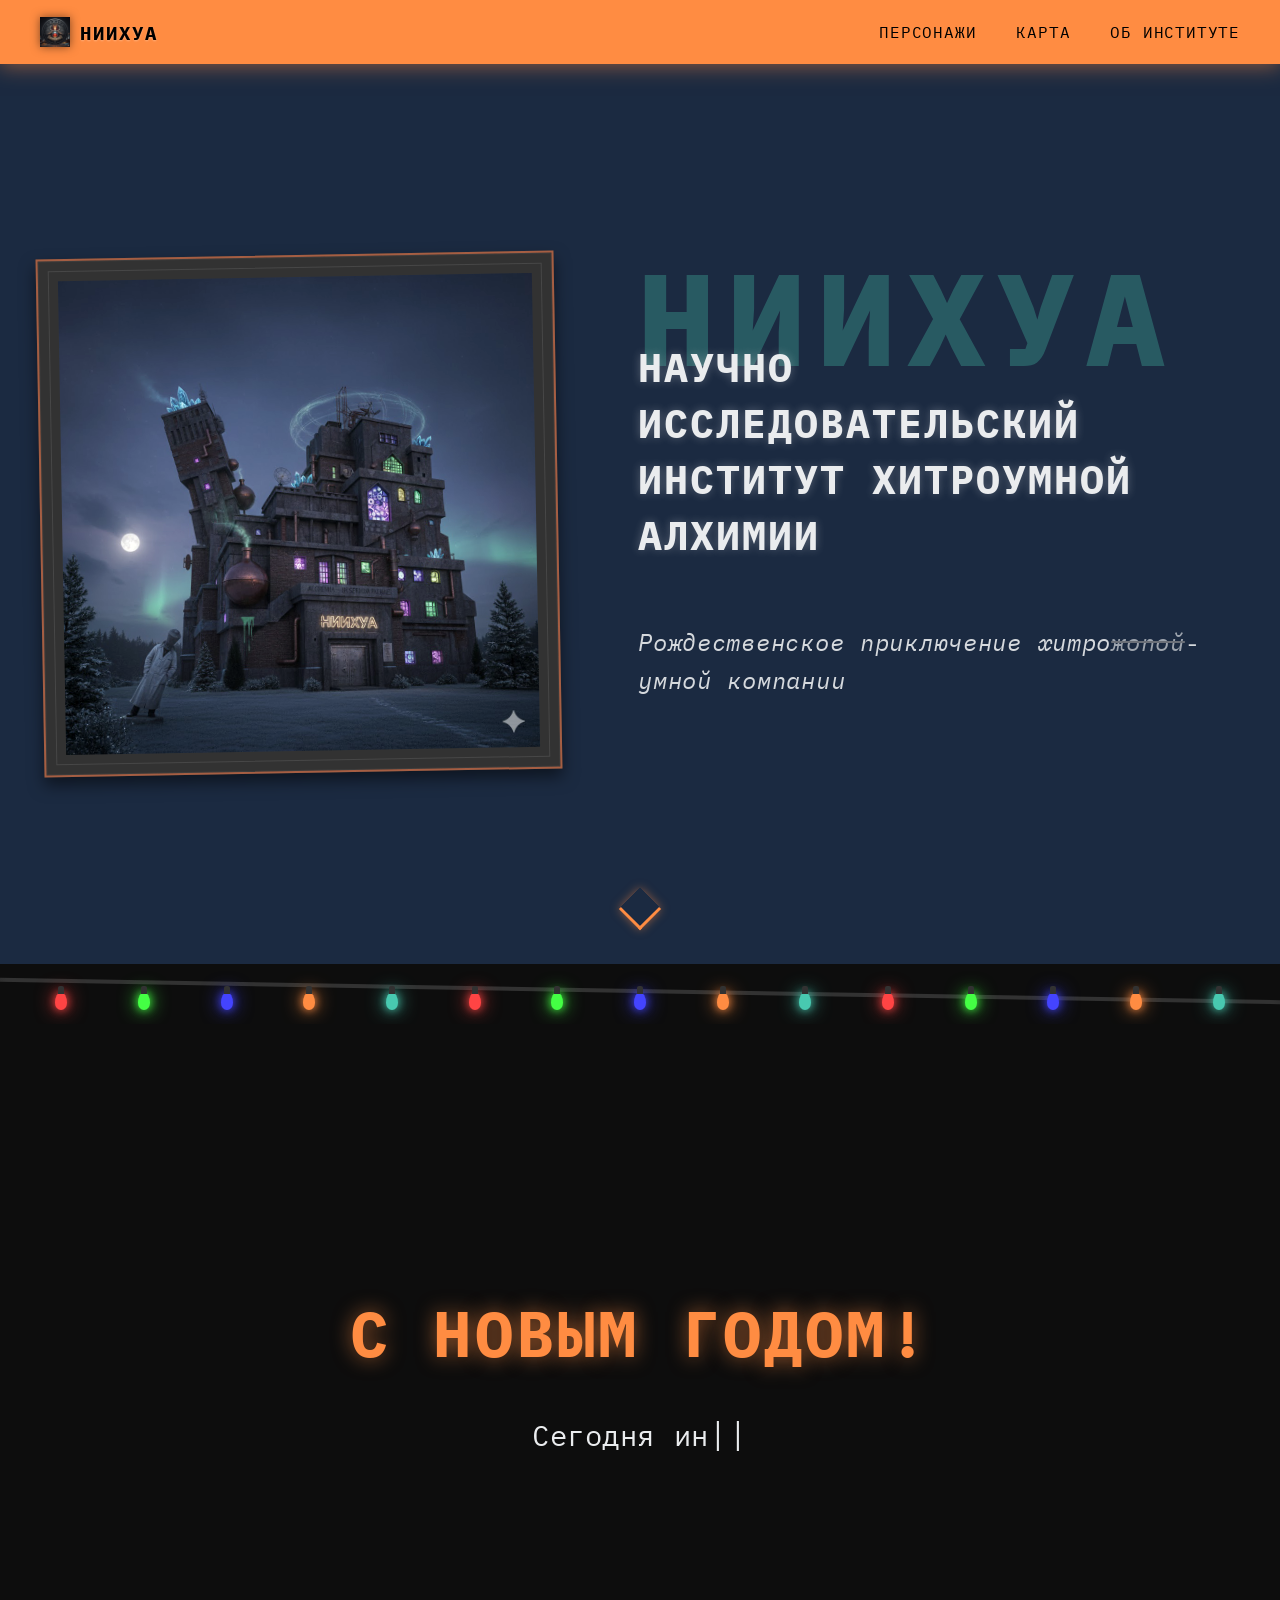
==== index.html @ 10ba3371 "Initial commit: НИИХУА website" ====
<!DOCTYPE html>
<html lang="ru">
<head>
    <meta charset="UTF-8">
    <meta name="viewport" content="width=device-width, initial-scale=1.0">
    <title>НИИХУА</title>
    <link rel="stylesheet" href="style.css">
    <link rel="preconnect" href="https://fonts.googleapis.com">
    <link rel="preconnect" href="https://fonts.gstatic.com" crossorigin>
    <link href="https://fonts.googleapis.com/css2?family=Space+Mono:wght@400;700&family=IBM+Plex+Mono:wght@400;700&display=swap" rel="stylesheet">
</head>
<body>
    <header class="main-menu">
        <div class="menu-container">
            <div class="logo-section">
                <img src="icon.jpg" alt="НИИХУА" class="logo-icon">
                <span class="logo-text">НИИХУА</span>
            </div>
            <nav class="menu-nav">
                <a href="#personages" class="menu-link">Персонажи</a>
                <a href="#map" class="menu-link">Карта</a>
                <a href="institute.html" class="menu-link">Об институте</a>
            </nav>
        </div>
    </header>
    <section class="screen screen-1">
        <div class="dossier-container">
            <div class="photo-container">
                <div class="photo-wrapper">
                    <img src="first.jpg" alt="НИИХУА" class="building-photo">
                </div>
            </div>
            <div class="text-container">
                <div class="title-wrapper">
                    <span class="title-back">НИИХУА</span>
                    <h1 class="title">Научно Исследовательский Институт Хитроумной Алхимии</h1>
                </div>
                <p class="subtitle">Рождественское приключение хитро<del>жопой</del>-умной компании</p>
            </div>
        </div>
        <div class="scroll-indicator" onclick="scrollToNext()">
            <div class="arrow-down"></div>
        </div>
    </section>
    
    <section class="screen screen-2" id="screen-2">
        <div class="garland">
            <div class="garland-wire"></div>
            <div class="lights">
                <span class="light light-1"></span>
                <span class="light light-2"></span>
                <span class="light light-3"></span>
                <span class="light light-4"></span>
                <span class="light light-5"></span>
                <span class="light light-1"></span>
                <span class="light light-2"></span>
                <span class="light light-3"></span>
                <span class="light light-4"></span>
                <span class="light light-5"></span>
                <span class="light light-1"></span>
                <span class="light light-2"></span>
                <span class="light light-3"></span>
                <span class="light light-4"></span>
                <span class="light light-5"></span>
            </div>
        </div>
        <div class="screen-2-content">
            <h2 class="screen-2-title">С Новым Годом!</h2>
            <p class="screen-2-text" id="text1" data-full-text="Сегодня институт работает в праздничном режиме <strong>катастрофы</strong>."></p>
            <p class="screen-2-text" id="text2" data-full-text="У вашей команды есть три часа, чтобы предотвратить неминуемое."></p>
        </div>
    </section>
    <script src="script.js"></script>
</body>
</html>
---- style.css ----
* {
    margin: 0;
    padding: 0;
    box-sizing: border-box;
}

/* Цветовая палитра НИИХУА */
:root {
    --neon-orange: #FF8C42;      /* Неон «НИИХУА» */
    --deep-midnight: #1B2A41;    /* Ночное небо */
    --dark-granite: #323232;      /* Стены здания */
    --aurora-teal: #48C9B0;       /* Северное сияние */
    --cold-white: #EAECEE;        /* Снег и памятник */
    --aged-copper: #A55E43;       /* Медные трубы */
}

body {
    font-family: 'Space Mono', 'IBM Plex Mono', 'Courier New', monospace;
    background-color: var(--deep-midnight);
    color: var(--cold-white);
    overflow-x: hidden;
}

/* Меню */
.main-menu {
    background-color: var(--neon-orange);
    box-shadow: 0 2px 20px rgba(255, 140, 66, 0.5);
    position: sticky;
    top: 0;
    z-index: 1000;
}

.menu-container {
    max-width: 1400px;
    margin: 0 auto;
    padding: 15px 40px;
    display: flex;
    justify-content: space-between;
    align-items: center;
}

.logo-section {
    display: flex;
    align-items: center;
    gap: 10px;
}

.logo-icon {
    width: 30px;
    height: 30px;
    object-fit: contain;
    filter: drop-shadow(0 0 5px rgba(0, 0, 0, 0.5));
}

.logo-text {
    font-family: 'Space Mono', 'IBM Plex Mono', 'Courier New', monospace;
    font-size: 1.2rem;
    font-weight: 700;
    letter-spacing: 0.1em;
    color: #000000;
    text-shadow: 0 1px 2px rgba(255, 255, 255, 0.3);
}

.menu-nav {
    display: flex;
    gap: 40px;
    align-items: center;
}

.menu-link {
    font-family: 'Space Mono', 'IBM Plex Mono', 'Courier New', monospace;
    font-size: 1rem;
    font-weight: 400;
    color: #000000;
    text-decoration: none;
    letter-spacing: 0.05em;
    text-transform: uppercase;
    transition: all 0.3s ease;
    position: relative;
    padding: 5px 0;
}

.menu-link::after {
    content: '';
    position: absolute;
    bottom: 0;
    left: 0;
    width: 0;
    height: 2px;
    background-color: #000000;
    transition: width 0.3s ease;
}

.menu-link:hover {
    text-shadow: 0 0 10px rgba(0, 0, 0, 0.3);
}

.menu-link:hover::after {
    width: 100%;
}

.screen {
    min-height: 100vh;
    display: flex;
    align-items: center;
    justify-content: center;
    padding: 60px 40px;
    background-color: var(--deep-midnight);
    position: relative;
}

.dossier-container {
    max-width: 1400px;
    width: 100%;
    display: grid;
    grid-template-columns: 1fr 1.2fr;
    gap: 60px;
    align-items: center;
}

/* Фотография слева */
.photo-container {
    display: flex;
    justify-content: center;
    align-items: center;
}

.photo-wrapper {
    position: relative;
    padding: 20px;
    background-color: var(--dark-granite);
    border: 2px solid var(--aged-copper);
    box-shadow: 
        0 8px 16px rgba(0, 0, 0, 0.5),
        inset 0 0 0 1px rgba(255, 255, 255, 0.05);
    transform: rotate(-1deg);
    transition: transform 0.3s ease;
}

.photo-wrapper::before {
    content: '';
    position: absolute;
    top: 10px;
    left: 10px;
    right: 10px;
    bottom: 10px;
    border: 1px solid rgba(255, 255, 255, 0.1);
    pointer-events: none;
}

.building-photo {
    width: 100%;
    height: auto;
    display: block;
    max-width: 500px;
    transition: transform 0.3s ease;
    filter: grayscale(20%) contrast(1.1);
}

.photo-wrapper:hover {
    transform: rotate(0deg) scale(1.02);
}

.photo-wrapper:hover .building-photo {
    transform: scale(1.05);
}

/* Текст справа */
.text-container {
    display: flex;
    flex-direction: column;
    gap: 30px;
    padding-left: 20px;
}

.title-wrapper {
    position: relative;
    margin-bottom: 30px;
}

.title-back {
    font-family: 'Space Mono', 'IBM Plex Mono', 'Courier New', monospace;
    font-size: clamp(4rem, 12vw, 8rem);
    font-weight: 900;
    letter-spacing: 0.1em;
    text-transform: uppercase;
    color: var(--aurora-teal);
    opacity: 0.3;
    position: absolute;
    top: -70px;
    left: 0;
    z-index: 1;
    line-height: 0.9;
    white-space: nowrap;
    -webkit-text-stroke: 2px var(--aurora-teal);
    text-stroke: 2px var(--aurora-teal);
    paint-order: stroke fill;
    -webkit-font-smoothing: antialiased;
    filter: blur(0.5px);
}

.title {
    font-family: 'Space Mono', 'IBM Plex Mono', 'Courier New', monospace;
    font-size: clamp(1.5rem, 4vw, 2.5rem);
    font-weight: 700;
    line-height: 1.4;
    letter-spacing: 0.05em;
    text-transform: uppercase;
    color: var(--cold-white);
    text-shadow: 0 0 10px rgba(234, 236, 238, 0.3);
    position: relative;
    z-index: 2;
    margin-top: 0;
    padding-top: 10px;
}

.subtitle {
    font-family: 'Space Mono', 'IBM Plex Mono', 'Courier New', monospace;
    font-size: clamp(1rem, 2.5vw, 1.5rem);
    font-weight: 400;
    line-height: 1.6;
    letter-spacing: 0.03em;
    color: var(--cold-white);
    opacity: 0.9;
    font-style: italic;
}

.subtitle del {
    text-decoration: line-through;
    text-decoration-color: #999999;
    opacity: 0.7;
}

/* Стрелочка вниз */
.scroll-indicator {
    position: absolute;
    bottom: 40px;
    left: 50%;
    transform: translateX(-50%);
    z-index: 10;
    cursor: pointer;
    transition: transform 0.3s ease;
}

.scroll-indicator:hover {
    transform: translateX(-50%) translateY(5px);
}

.arrow-down {
    width: 30px;
    height: 30px;
    border-right: 3px solid var(--neon-orange);
    border-bottom: 3px solid var(--neon-orange);
    transform: rotate(45deg);
    animation: bounce 2s infinite;
    box-shadow: 0 0 10px rgba(255, 140, 66, 0.5);
}

@keyframes bounce {
    0%, 20%, 50%, 80%, 100% {
        transform: translateY(0) rotate(45deg);
    }
    40% {
        transform: translateY(-10px) rotate(45deg);
    }
    60% {
        transform: translateY(-5px) rotate(45deg);
    }
}

/* Второй экран */
.screen-2 {
    background-color: #0d0d0d;
    min-height: 100vh;
    display: flex;
    align-items: center;
    justify-content: center;
    padding: 60px 40px;
}

.screen-2-content {
    max-width: 900px;
    text-align: center;
    display: flex;
    flex-direction: column;
    gap: 30px;
}

.screen-2-title {
    font-family: 'Space Mono', 'IBM Plex Mono', 'Courier New', monospace;
    font-size: clamp(2.5rem, 6vw, 4rem);
    font-weight: 700;
    letter-spacing: 0.05em;
    text-transform: uppercase;
    color: var(--neon-orange);
    text-shadow: 0 0 20px rgba(255, 140, 66, 0.6);
}

.screen-2-text {
    font-family: 'Space Mono', 'IBM Plex Mono', 'Courier New', monospace;
    font-size: clamp(1.2rem, 3vw, 1.8rem);
    font-weight: 400;
    line-height: 1.8;
    letter-spacing: 0.02em;
    color: var(--cold-white);
    opacity: 0;
}

.screen-2-text.typewriter {
    opacity: 1;
}

.screen-2-text strong {
    font-weight: 700;
    color: var(--neon-orange);
}

.screen-2-text::after {
    content: '|';
    animation: blink 1s infinite;
    margin-left: 2px;
}

.screen-2-text.complete::after {
    display: none;
}

@keyframes blink {
    0%, 50% { opacity: 1; }
    51%, 100% { opacity: 0; }
}

/* Новогодняя гирлянда */
.garland {
    position: absolute;
    top: 0;
    left: 0;
    right: 0;
    width: 100%;
    height: 60px;
    overflow: hidden;
}

.garland-wire {
    position: absolute;
    top: 25px;
    left: -5%;
    width: 110%;
    height: 4px;
    background: linear-gradient(90deg, 
        transparent 0%, 
        var(--dark-granite) 5%, 
        var(--dark-granite) 95%, 
        transparent 100%);
    border-radius: 2px;
    transform: rotate(1deg);
}

.lights {
    position: absolute;
    top: 20px;
    left: 0;
    width: 100%;
    display: flex;
    justify-content: space-around;
    padding: 0 20px;
}

.light {
    width: 12px;
    height: 18px;
    border-radius: 50% 50% 50% 50% / 60% 60% 40% 40%;
    position: relative;
    transform: translateY(8px);
    box-shadow: 0 0 10px currentColor, 0 0 20px currentColor;
}

.light::before {
    content: '';
    position: absolute;
    top: -6px;
    left: 50%;
    transform: translateX(-50%);
    width: 6px;
    height: 8px;
    background: var(--dark-granite);
    border-radius: 2px 2px 0 0;
}

.light-1 {
    background: #ff4444;
    color: #ff4444;
    animation: glow1 1.5s ease-in-out infinite;
}

.light-2 {
    background: #44ff44;
    color: #44ff44;
    animation: glow2 1.5s ease-in-out infinite 0.3s;
}

.light-3 {
    background: #4444ff;
    color: #4444ff;
    animation: glow3 1.5s ease-in-out infinite 0.6s;
}

.light-4 {
    background: var(--neon-orange);
    color: var(--neon-orange);
    animation: glow4 1.5s ease-in-out infinite 0.9s;
}

.light-5 {
    background: var(--aurora-teal);
    color: var(--aurora-teal);
    animation: glow5 1.5s ease-in-out infinite 1.2s;
}

@keyframes glow1 {
    0%, 100% { opacity: 0.4; box-shadow: 0 0 5px currentColor; }
    50% { opacity: 1; box-shadow: 0 0 15px currentColor, 0 0 30px currentColor; }
}

@keyframes glow2 {
    0%, 100% { opacity: 0.4; box-shadow: 0 0 5px currentColor; }
    50% { opacity: 1; box-shadow: 0 0 15px currentColor, 0 0 30px currentColor; }
}

@keyframes glow3 {
    0%, 100% { opacity: 0.4; box-shadow: 0 0 5px currentColor; }
    50% { opacity: 1; box-shadow: 0 0 15px currentColor, 0 0 30px currentColor; }
}

@keyframes glow4 {
    0%, 100% { opacity: 0.4; box-shadow: 0 0 5px currentColor; }
    50% { opacity: 1; box-shadow: 0 0 15px currentColor, 0 0 30px currentColor; }
}

@keyframes glow5 {
    0%, 100% { opacity: 0.4; box-shadow: 0 0 5px currentColor; }
    50% { opacity: 1; box-shadow: 0 0 15px currentColor, 0 0 30px currentColor; }
}

/* Адаптивность для планшетов */
@media (max-width: 1024px) {
    .menu-container {
        padding: 15px 30px;
    }
    
    .menu-nav {
        gap: 30px;
    }
    
    .dossier-container {
        grid-template-columns: 1fr;
        gap: 40px;
        max-width: 800px;
    }
    
    .photo-container {
        order: 1;
    }
    
    .text-container {
        order: 2;
        padding-left: 0;
        text-align: center;
    }
    
    .building-photo {
        max-width: 100%;
    }
}

/* Адаптивность для мобильных */
@media (max-width: 768px) {
    .menu-container {
        padding: 12px 20px;
        flex-wrap: wrap;
        gap: 15px;
    }
    
    .logo-text {
        font-size: 1rem;
    }
    
    .logo-icon {
        width: 25px;
        height: 25px;
    }
    
    .menu-nav {
        gap: 20px;
        width: 100%;
        justify-content: flex-start;
    }
    
    .menu-link {
        font-size: 0.9rem;
    }
    
    .screen {
        padding: 40px 20px;
    }
    
    .dossier-container {
        gap: 30px;
    }
    
    .photo-wrapper {
        padding: 15px;
    }
    
    .text-container {
        gap: 20px;
    }
    
    .title-wrapper {
        margin-bottom: 20px;
    }
    
    .title-back {
        font-size: clamp(3rem, 10vw, 6rem);
        top: -50px;
        -webkit-text-stroke: 1.5px var(--aurora-teal);
        text-stroke: 1.5px var(--aurora-teal);
    }
    
    .title {
        line-height: 1.3;
        padding-top: 8px;
    }
    
    .scroll-indicator {
        bottom: 30px;
    }
    
    .arrow-down {
        width: 25px;
        height: 25px;
    }
    
    .screen-2 {
        padding: 40px 20px;
    }
    
    .screen-2-content {
        gap: 25px;
    }
    
    .garland {
        height: 50px;
    }
    
    .garland-wire {
        top: 20px;
    }
    
    .lights {
        top: 15px;
    }
    
    .light {
        width: 10px;
        height: 15px;
    }
}

@media (max-width: 480px) {
    .menu-container {
        padding: 10px 15px;
    }
    
    .logo-text {
        font-size: 0.9rem;
    }
    
    .menu-nav {
        gap: 15px;
    }
    
    .menu-link {
        font-size: 0.85rem;
    }
    
    .screen {
        padding: 30px 15px;
    }
    
    .photo-wrapper {
        padding: 10px;
    }
    
    .scroll-indicator {
        bottom: 20px;
    }
    
    .arrow-down {
        width: 20px;
        height: 20px;
        border-width: 2px;
    }
    
    .screen-2 {
        padding: 30px 15px;
    }
    
    .screen-2-content {
        gap: 20px;
    }
    
    .garland {
        height: 40px;
    }
    
    .garland-wire {
        top: 15px;
        height: 3px;
    }
    
    .lights {
        top: 10px;
        padding: 0 10px;
    }
    
    .light {
        width: 8px;
        height: 12px;
    }
    
    .light::before {
        width: 4px;
        height: 6px;
        top: -5px;
    }
}
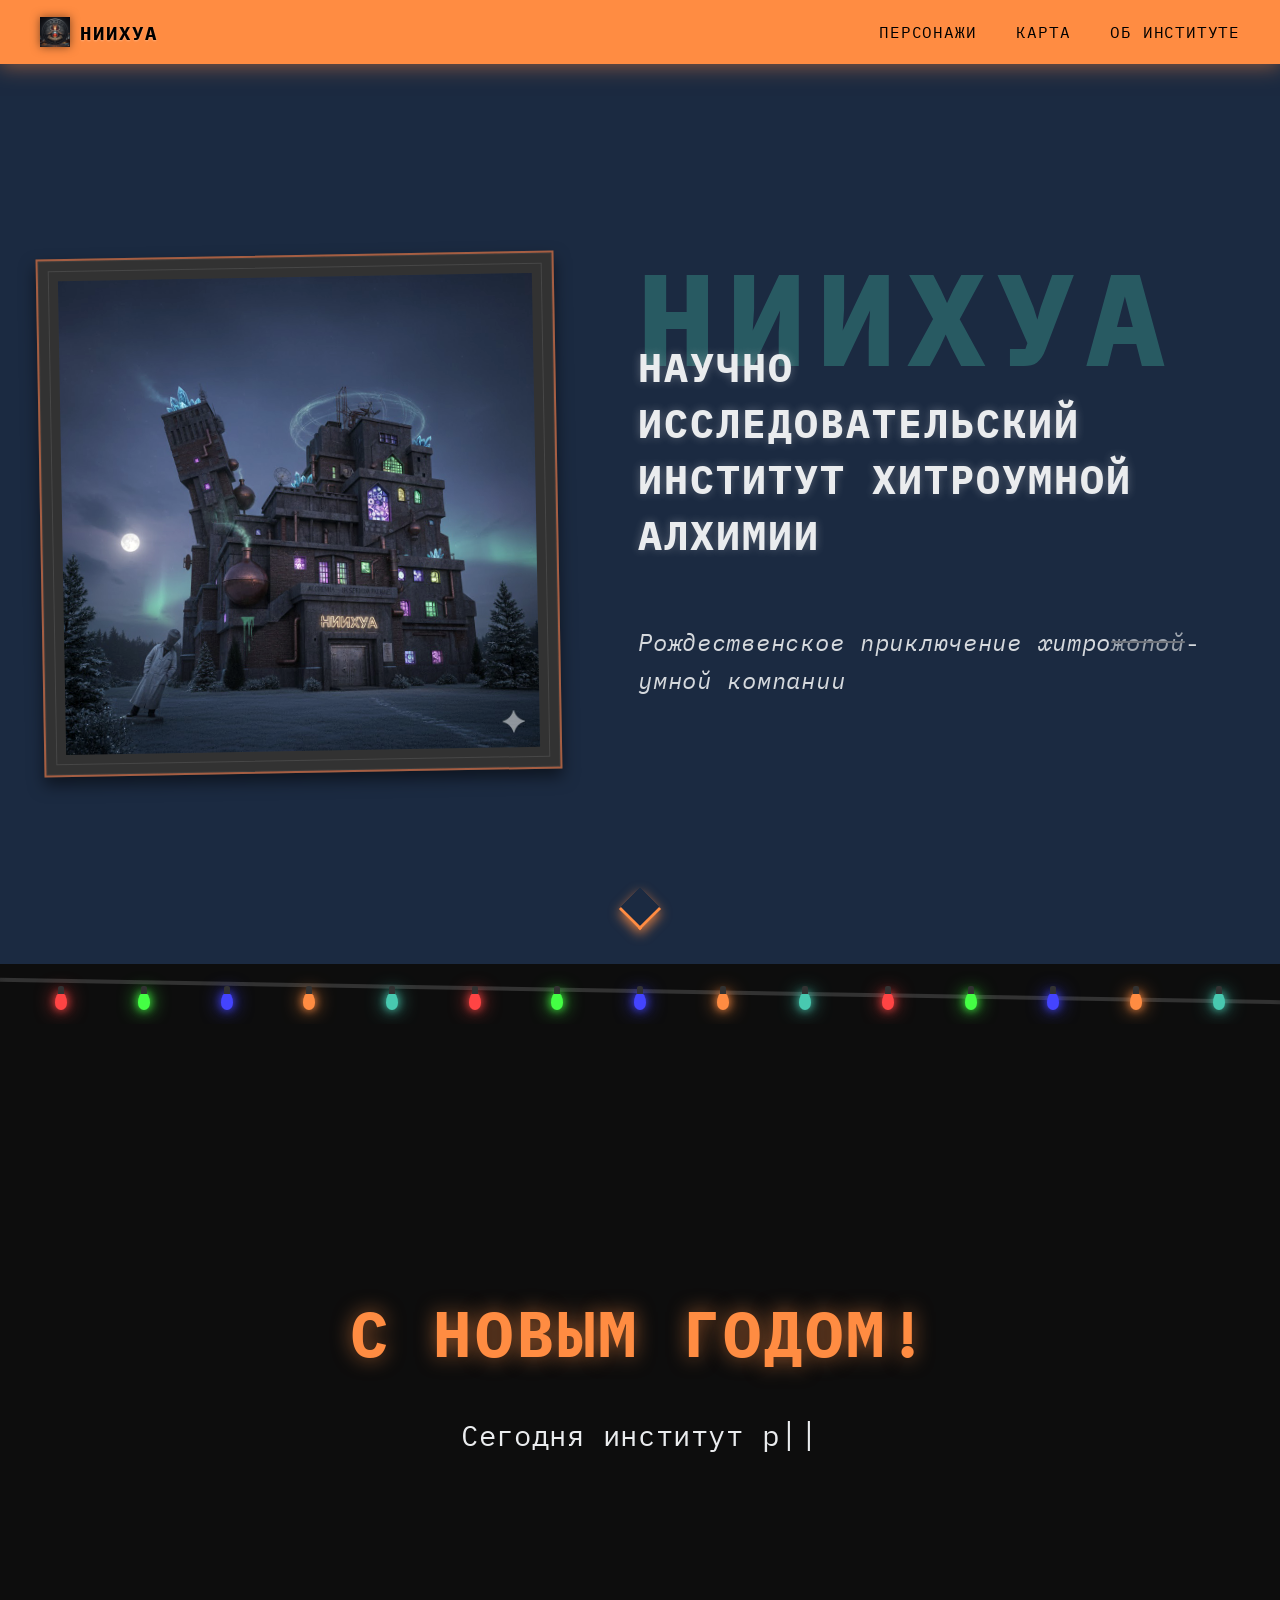
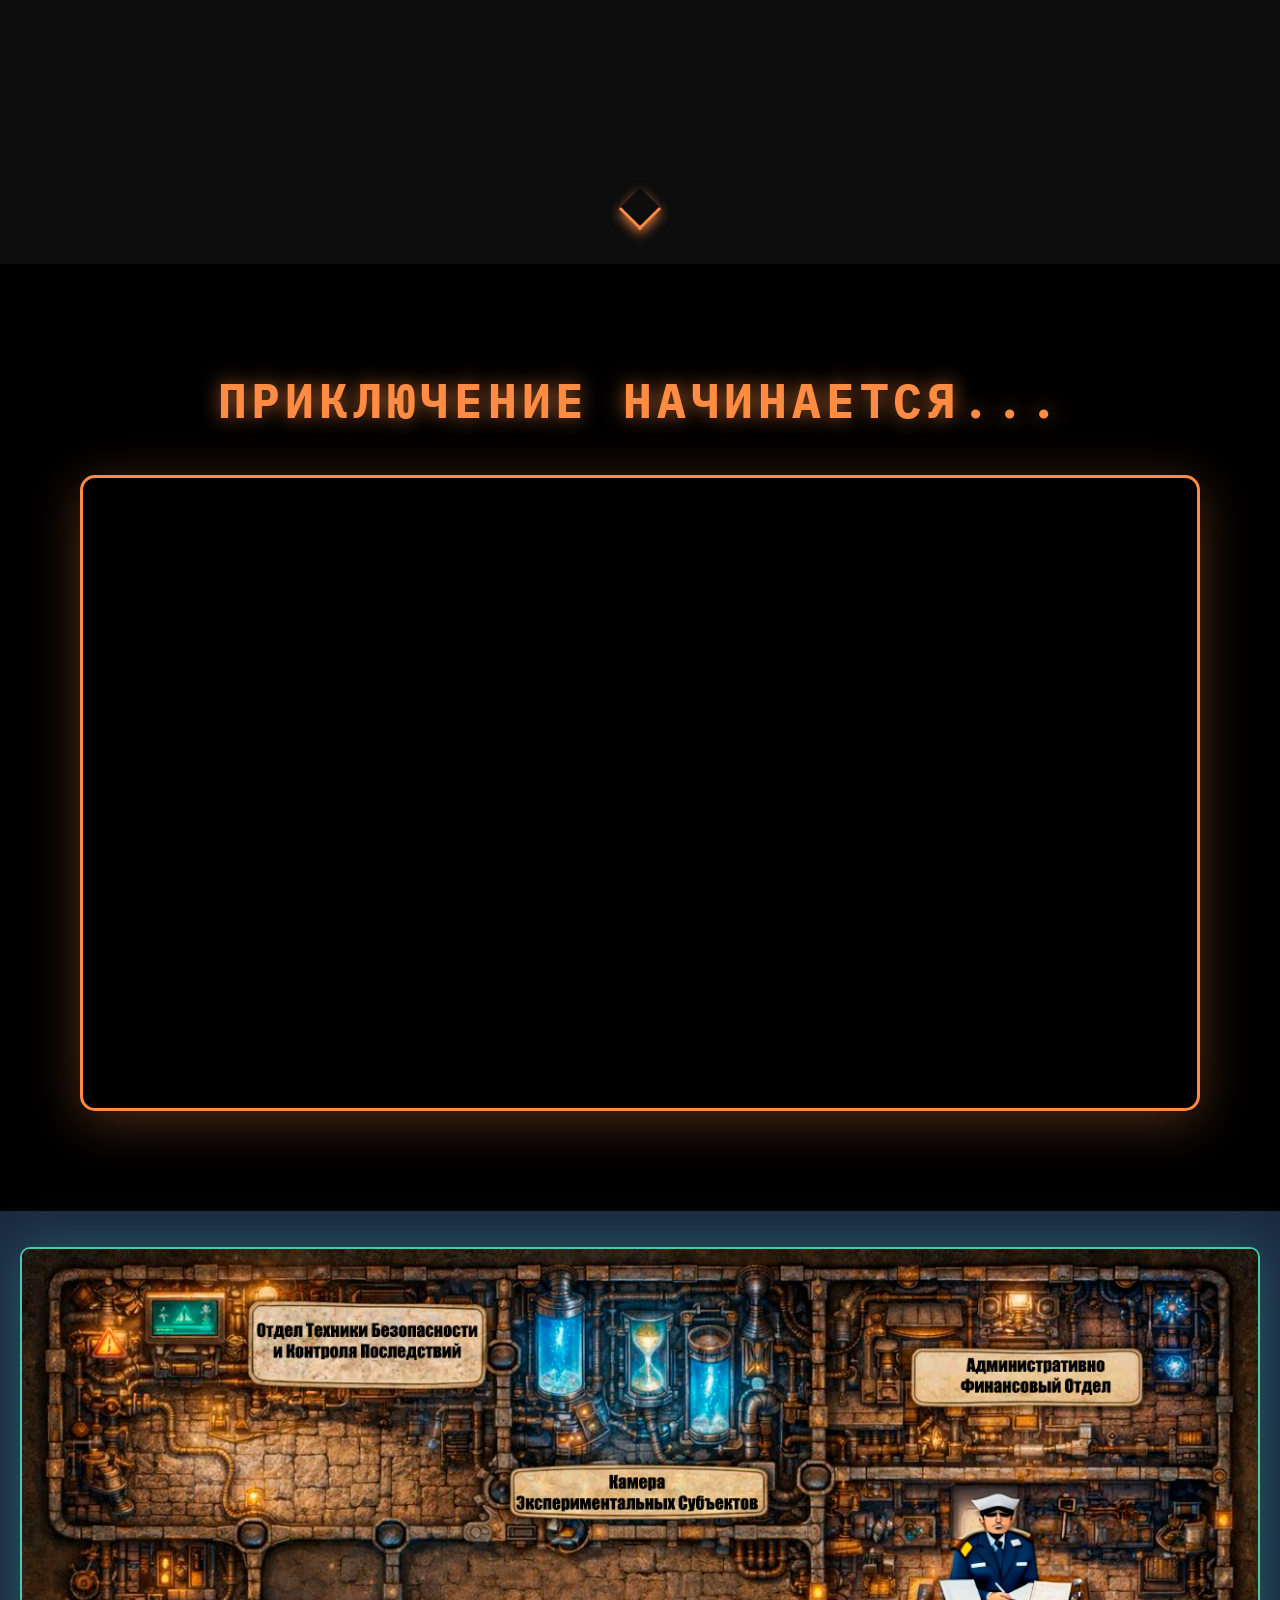
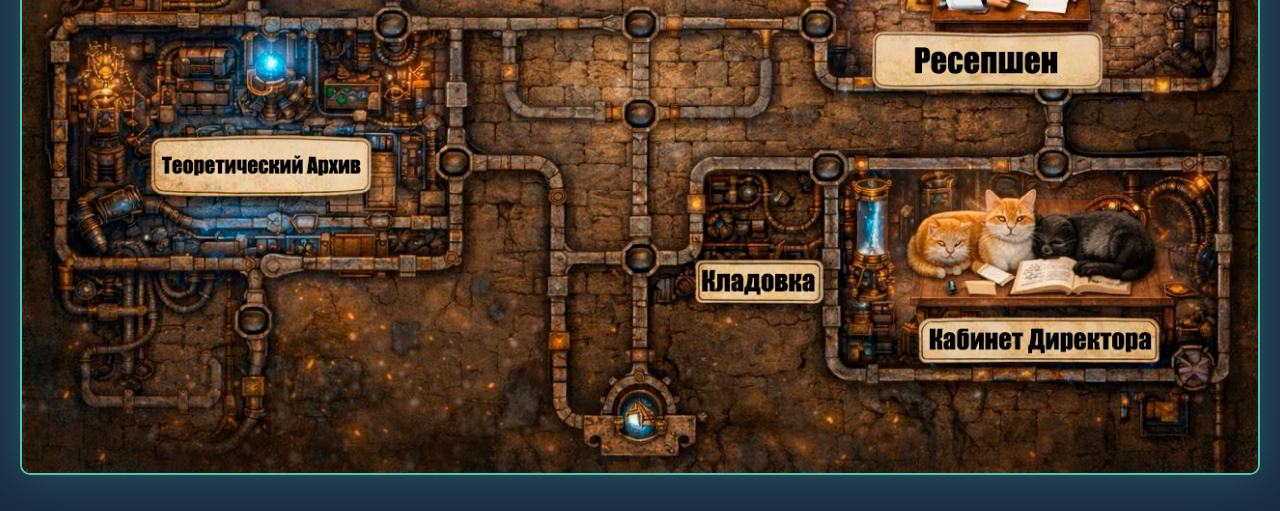
==== commit 6bb5e168: "Add video and map sections, fix race images display, improve arrow shadows" ====
--- a/index.html
+++ b/index.html
@@ -4,7 +4,7 @@
     <meta charset="UTF-8">
     <meta name="viewport" content="width=device-width, initial-scale=1.0">
     <title>НИИХУА</title>
-    <link rel="stylesheet" href="style.css">
+    <link rel="stylesheet" href="style.css?v=5">
     <link rel="preconnect" href="https://fonts.googleapis.com">
     <link rel="preconnect" href="https://fonts.gstatic.com" crossorigin>
     <link href="https://fonts.googleapis.com/css2?family=Space+Mono:wght@400;700&family=IBM+Plex+Mono:wght@400;700&display=swap" rel="stylesheet">
@@ -17,8 +17,8 @@
                 <span class="logo-text">НИИХУА</span>
             </div>
             <nav class="menu-nav">
-                <a href="#personages" class="menu-link">Персонажи</a>
-                <a href="#map" class="menu-link">Карта</a>
+                <a href="characters.html" class="menu-link">Персонажи</a>
+                <a href="index.html#map" class="menu-link">Карта</a>
                 <a href="institute.html" class="menu-link">Об институте</a>
             </nav>
         </div>
@@ -69,7 +69,33 @@
             <p class="screen-2-text" id="text1" data-full-text="Сегодня институт работает в праздничном режиме <strong>катастрофы</strong>."></p>
             <p class="screen-2-text" id="text2" data-full-text="У вашей команды есть три часа, чтобы предотвратить неминуемое."></p>
         </div>
+        <div class="scroll-indicator" onclick="scrollToVideo()">
+            <div class="arrow-down"></div>
+        </div>
     </section>
-    <script src="script.js"></script>
+
+    <!-- Screen 3: Video -->
+    <section class="screen screen-3" id="screen-3">
+        <div class="video-container">
+            <h2 class="video-title">Приключение начинается...</h2>
+            <div class="video-wrapper">
+                <iframe id="youtube-player" width="100%" height="100%" 
+                    src="https://www.youtube.com/embed/jGy5ZJ8cSUE?enablejsapi=1" 
+                    title="YouTube video player" 
+                    frameborder="0" 
+                    allow="accelerometer; autoplay; clipboard-write; encrypted-media; gyroscope; picture-in-picture; web-share" 
+                    allowfullscreen>
+                </iframe>
+            </div>
+        </div>
+    </section>
+
+    <!-- Screen 4: Map -->
+    <section class="screen screen-4" id="map">
+        <div class="map-container">
+            <img src="map.jpg" alt="Карта НИИХУА" class="map-image">
+        </div>
+    </section>
+    <script src="script.js?v=2"></script>
 </body>
 </html>
--- a/style.css
+++ b/style.css
@@ -253,7 +253,7 @@
     border-bottom: 3px solid var(--neon-orange);
     transform: rotate(45deg);
     animation: bounce 2s infinite;
-    box-shadow: 0 0 10px rgba(255, 140, 66, 0.5);
+    box-shadow: 3px 3px 12px rgba(255, 140, 66, 0.8);
 }
 
 @keyframes bounce {
@@ -442,6 +442,98 @@
     50% { opacity: 1; box-shadow: 0 0 15px currentColor, 0 0 30px currentColor; }
 }
 
+/* Screen 3: Video */
+.screen-3 {
+    background-color: #000000;
+    position: relative;
+    display: flex;
+    align-items: center;
+    justify-content: center;
+}
+
+.video-container {
+    width: 100%;
+    max-width: 1200px;
+    padding: 40px;
+    text-align: center;
+}
+
+.video-title {
+    font-family: 'Space Mono', 'IBM Plex Mono', 'Courier New', monospace;
+    font-size: clamp(2rem, 5vw, 3rem);
+    font-weight: 700;
+    color: var(--neon-orange);
+    text-transform: uppercase;
+    letter-spacing: 0.1em;
+    margin-bottom: 40px;
+    text-shadow: 0 0 20px rgba(255, 140, 66, 0.7);
+}
+
+.video-wrapper {
+    position: relative;
+    width: 100%;
+    padding-bottom: 56.25%; /* 16:9 aspect ratio */
+    height: 0;
+    overflow: hidden;
+    border-radius: 15px;
+    box-shadow: 0 10px 50px rgba(255, 140, 66, 0.3);
+    border: 3px solid var(--neon-orange);
+}
+
+.video-wrapper iframe {
+    position: absolute;
+    top: 0;
+    left: 0;
+    width: 100%;
+    height: 100%;
+    border-radius: 12px;
+}
+
+/* Screen 4: Map */
+.screen-4 {
+    background-color: var(--deep-midnight);
+    padding: 0;
+    min-height: 100vh;
+    display: flex;
+    align-items: center;
+    justify-content: center;
+}
+
+.map-container {
+    width: 100%;
+    height: 100vh;
+    display: flex;
+    align-items: center;
+    justify-content: center;
+    padding: 20px;
+    box-sizing: border-box;
+}
+
+.map-image {
+    max-width: 100%;
+    max-height: 100%;
+    width: auto;
+    height: auto;
+    object-fit: contain;
+    border-radius: 10px;
+    box-shadow: 0 0 50px rgba(72, 201, 176, 0.3);
+    border: 2px solid var(--aurora-teal);
+}
+
+@media (max-width: 768px) {
+    .video-container {
+        padding: 30px 20px;
+    }
+
+    .video-title {
+        margin-bottom: 30px;
+    }
+
+    .map-container {
+        padding: 10px;
+    }
+}
+
 /* Адаптивность для планшетов */
 @media (max-width: 1024px) {
     .menu-container {
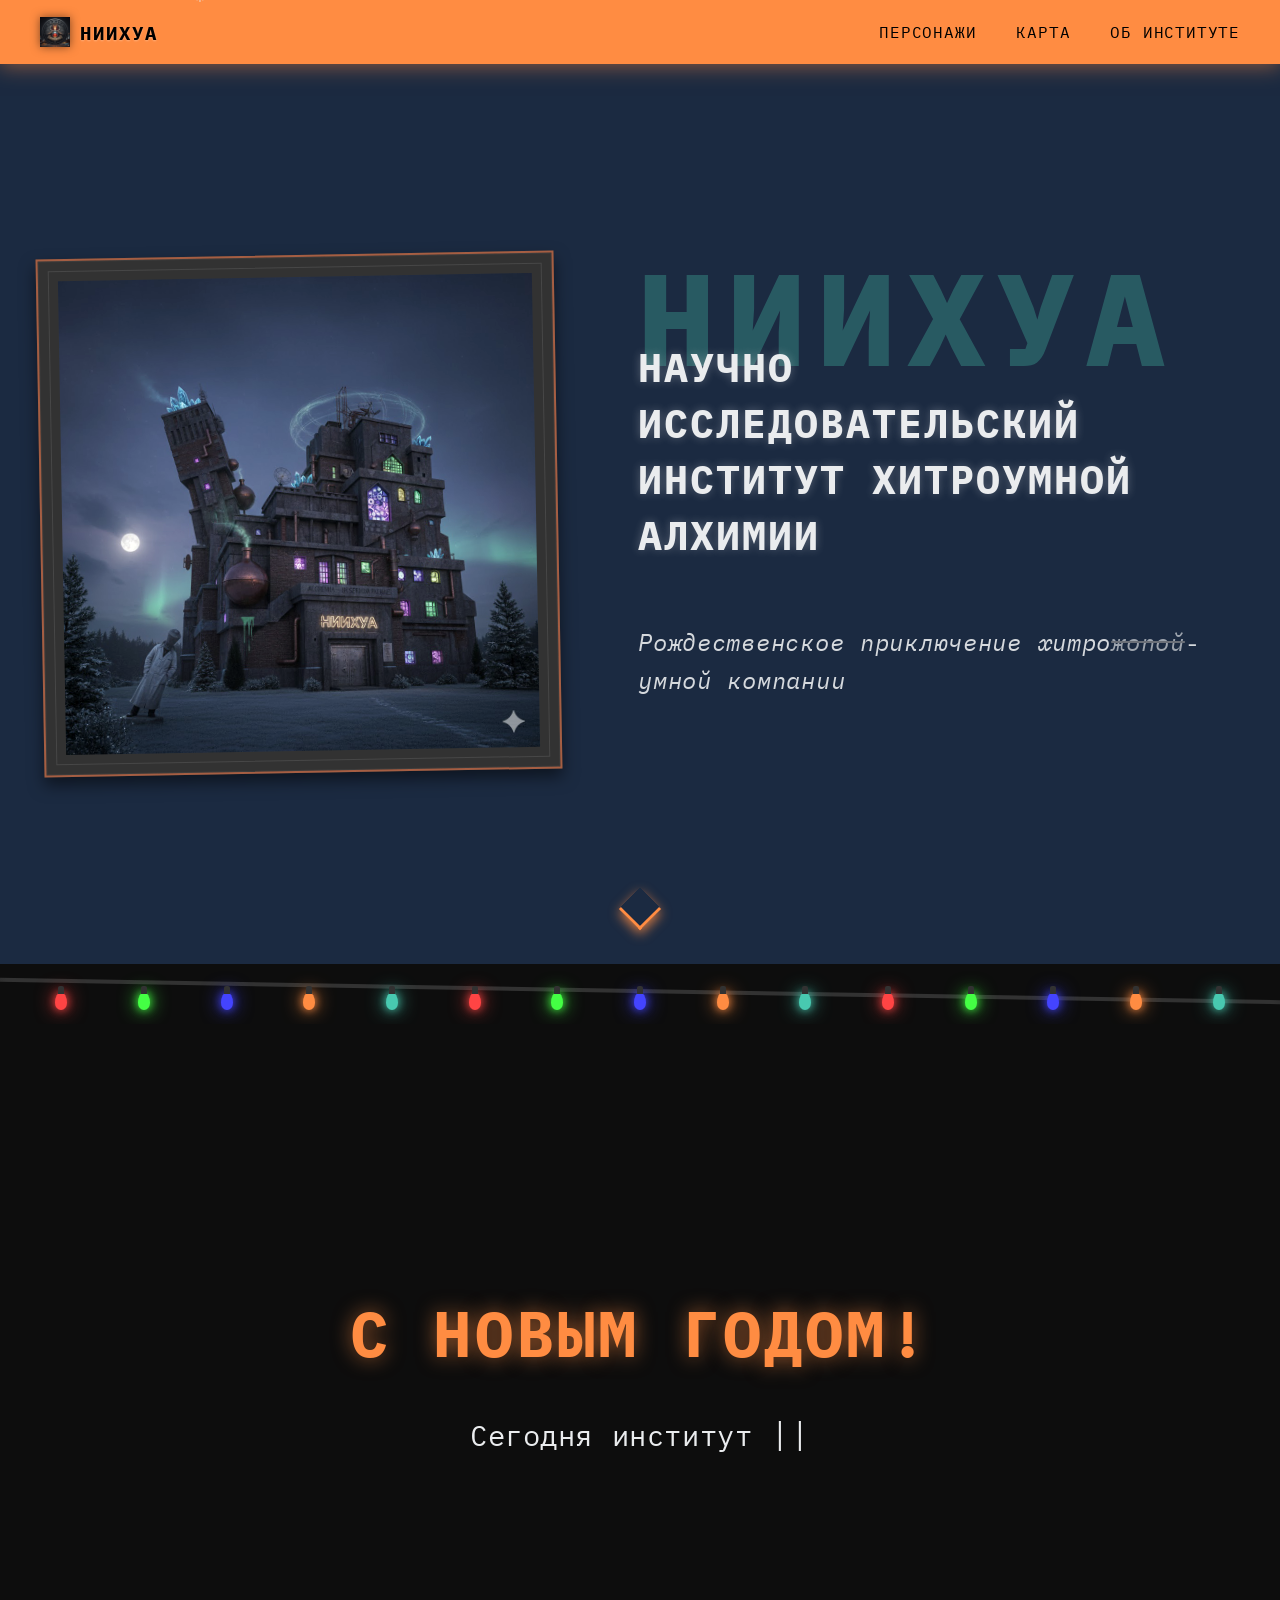
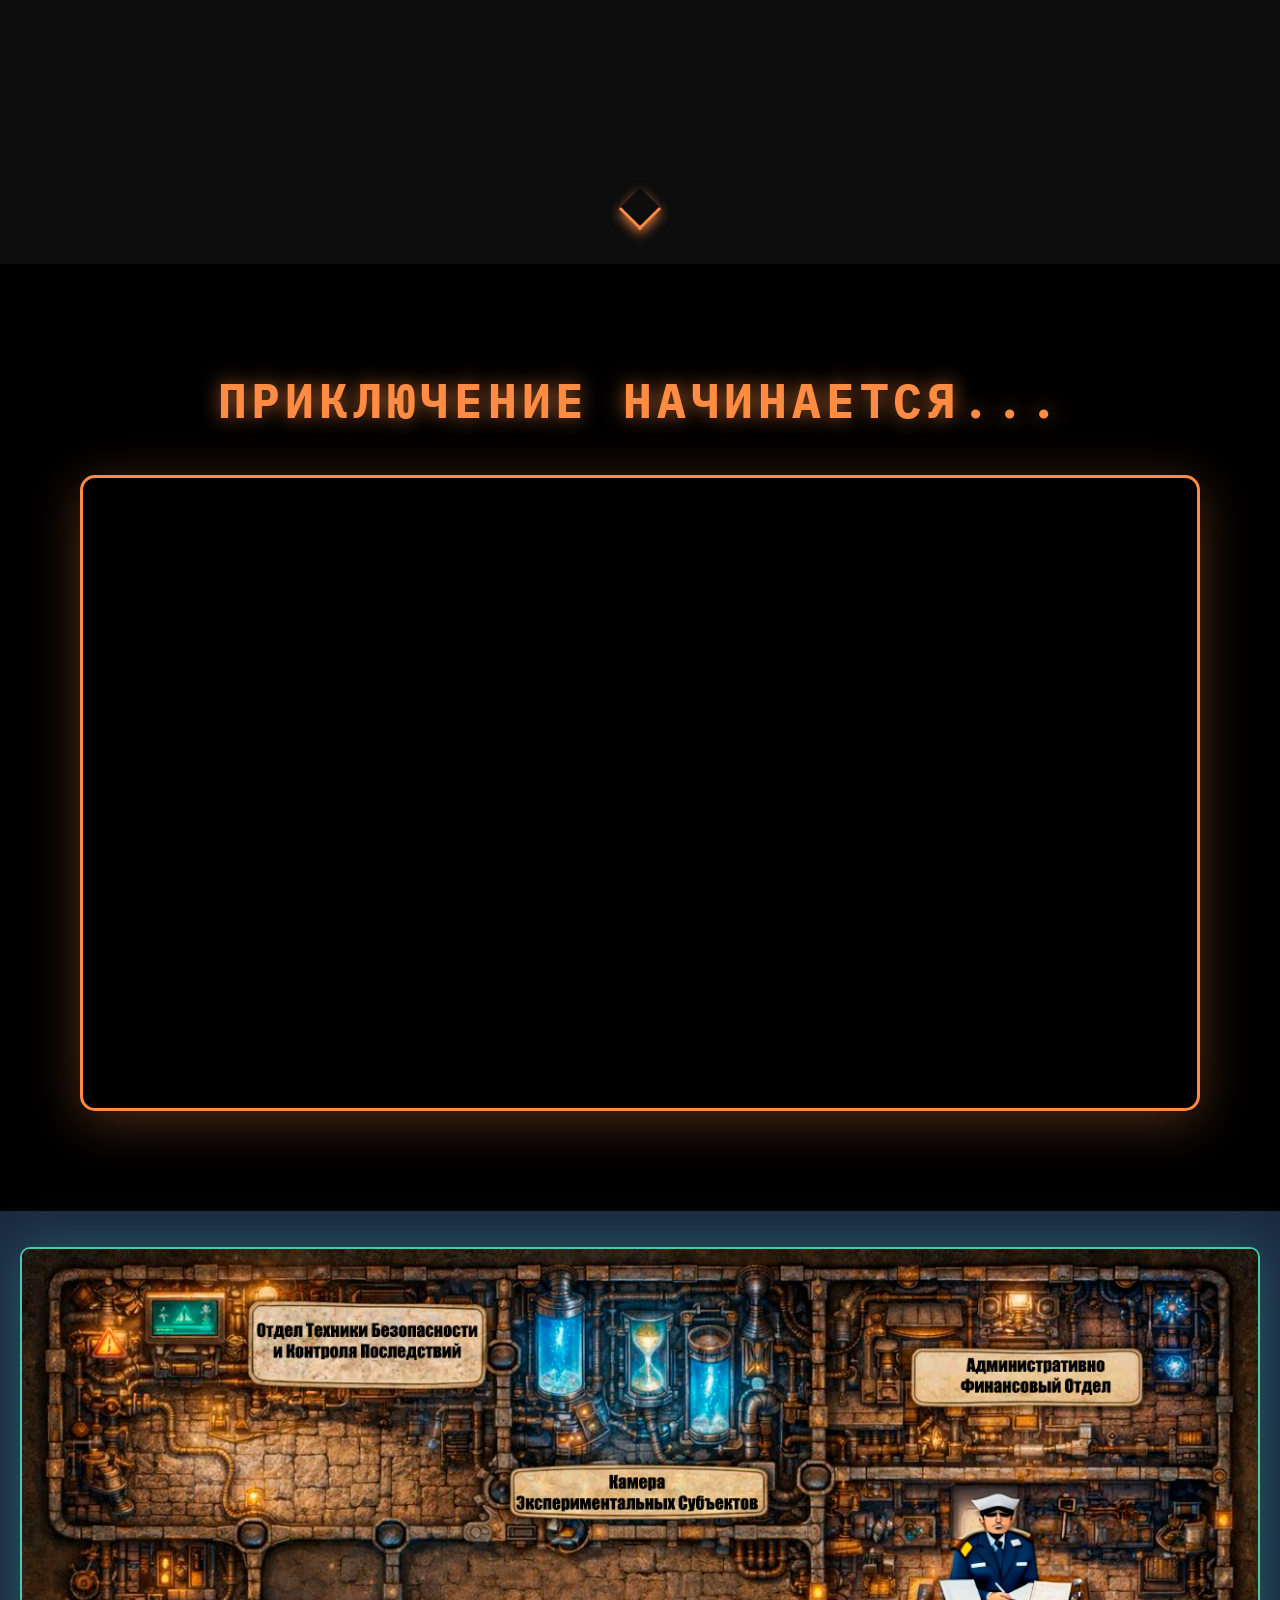
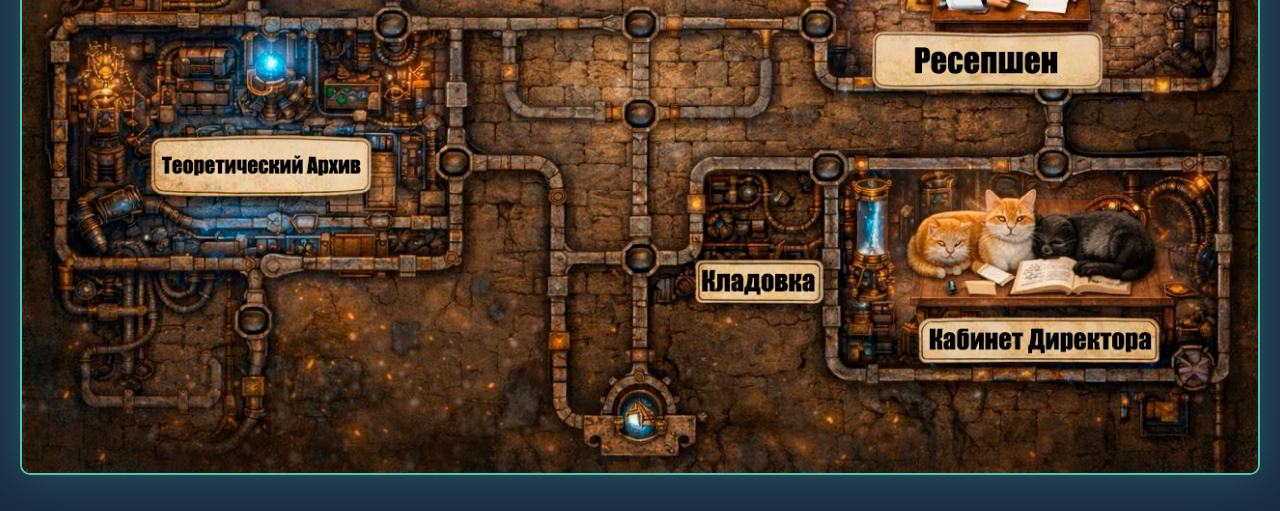
==== commit 8e957665: "Add unique Christmas decor to each page: snowflakes, stars, corner ornaments" ====
--- a/index.html
+++ b/index.html
@@ -4,12 +4,24 @@
     <meta charset="UTF-8">
     <meta name="viewport" content="width=device-width, initial-scale=1.0">
     <title>НИИХУА</title>
-    <link rel="stylesheet" href="style.css?v=5">
+    <link rel="stylesheet" href="style.css?v=6">
     <link rel="preconnect" href="https://fonts.googleapis.com">
     <link rel="preconnect" href="https://fonts.gstatic.com" crossorigin>
     <link href="https://fonts.googleapis.com/css2?family=Space+Mono:wght@400;700&family=IBM+Plex+Mono:wght@400;700&display=swap" rel="stylesheet">
 </head>
 <body>
+    <!-- Christmas Snowflakes -->
+    <div class="snowflakes">
+        <div class="snowflake">❄</div>
+        <div class="snowflake">❅</div>
+        <div class="snowflake">❆</div>
+        <div class="snowflake">❄</div>
+        <div class="snowflake">❅</div>
+        <div class="snowflake">❆</div>
+        <div class="snowflake">❄</div>
+        <div class="snowflake">❅</div>
+    </div>
+
     <header class="main-menu">
         <div class="menu-container">
             <div class="logo-section">
@@ -80,7 +92,7 @@
             <h2 class="video-title">Приключение начинается...</h2>
             <div class="video-wrapper">
                 <iframe id="youtube-player" width="100%" height="100%" 
-                    src="https://www.youtube.com/embed/jGy5ZJ8cSUE?enablejsapi=1" 
+                    src="https://www.youtube.com/embed/UDsu-WVmAhE?enablejsapi=1" 
                     title="YouTube video player" 
                     frameborder="0" 
                     allow="accelerometer; autoplay; clipboard-write; encrypted-media; gyroscope; picture-in-picture; web-share" 
--- a/style.css
+++ b/style.css
@@ -489,6 +489,53 @@
     border-radius: 12px;
 }
 
+/* Christmas Decor - Snowflakes for index page */
+.snowflakes {
+    position: fixed;
+    top: 0;
+    left: 0;
+    width: 100%;
+    height: 100%;
+    pointer-events: none;
+    z-index: 9999;
+    overflow: hidden;
+}
+
+.snowflake {
+    position: absolute;
+    top: -20px;
+    color: var(--cold-white);
+    font-size: 1rem;
+    opacity: 0.7;
+    animation: snowfall linear infinite;
+}
+
+.snowflake:nth-child(1) { left: 5%; animation-duration: 15s; animation-delay: 0s; font-size: 0.8rem; }
+.snowflake:nth-child(2) { left: 15%; animation-duration: 12s; animation-delay: 2s; font-size: 1.2rem; }
+.snowflake:nth-child(3) { left: 25%; animation-duration: 18s; animation-delay: 4s; font-size: 0.6rem; }
+.snowflake:nth-child(4) { left: 40%; animation-duration: 14s; animation-delay: 1s; font-size: 1rem; }
+.snowflake:nth-child(5) { left: 55%; animation-duration: 16s; animation-delay: 3s; font-size: 0.9rem; }
+.snowflake:nth-child(6) { left: 70%; animation-duration: 13s; animation-delay: 5s; font-size: 1.1rem; }
+.snowflake:nth-child(7) { left: 85%; animation-duration: 17s; animation-delay: 2s; font-size: 0.7rem; }
+.snowflake:nth-child(8) { left: 95%; animation-duration: 11s; animation-delay: 4s; font-size: 1rem; }
+
+@keyframes snowfall {
+    0% {
+        transform: translateY(-20px) rotate(0deg);
+        opacity: 0;
+    }
+    10% {
+        opacity: 0.7;
+    }
+    90% {
+        opacity: 0.7;
+    }
+    100% {
+        transform: translateY(100vh) rotate(360deg);
+        opacity: 0;
+    }
+}
+
 /* Screen 4: Map */
 .screen-4 {
     background-color: var(--deep-midnight);
